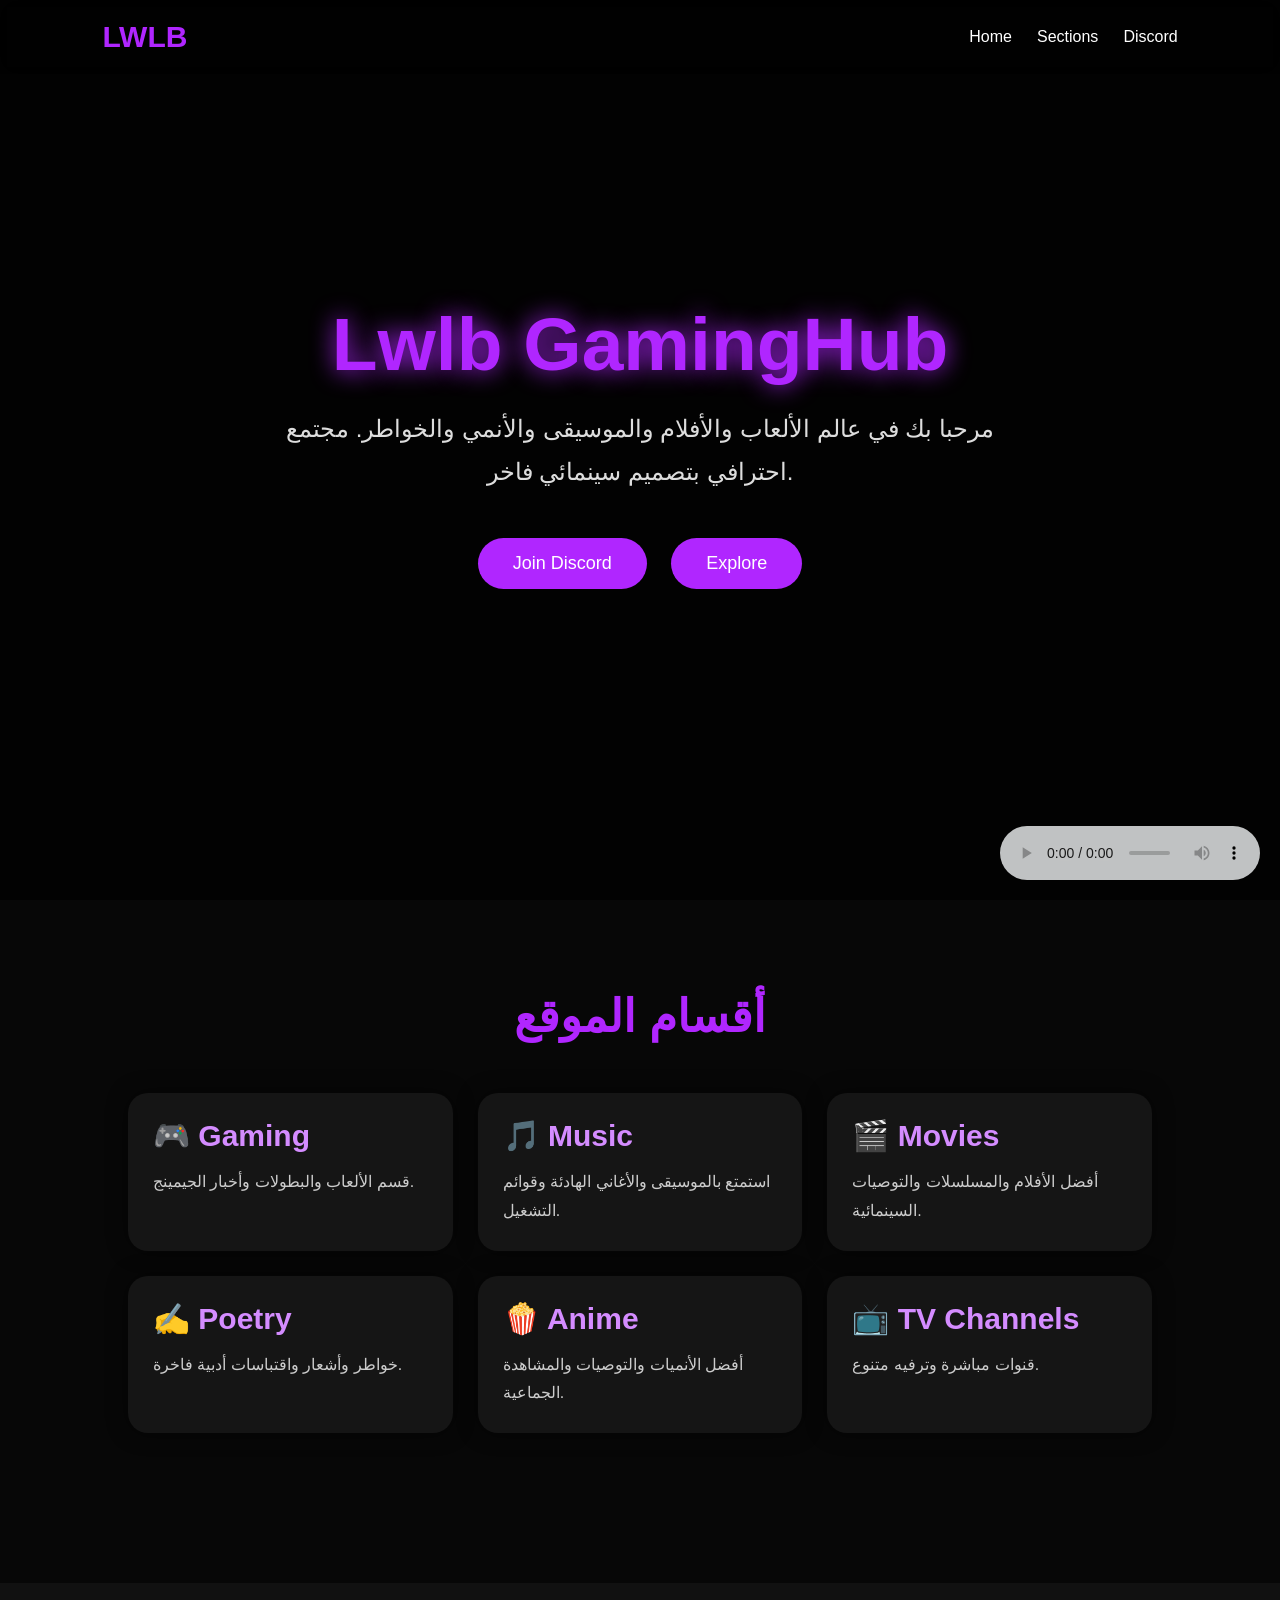
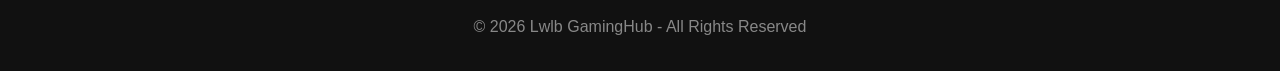
==== index.html @ b3b9b196 "Add initial index.html for Lwlb GamingHub Initial HTML structure for Lwlb GamingHub with styles, nav" ====
<!DOCTYPE html>
<html lang="ar">
<head>
<meta charset="UTF-8">
<meta name="viewport" content="width=device-width, initial-scale=1.0">

<title>Lwlb GamingHub</title>

<style>

*{
margin:0;
padding:0;
box-sizing:border-box;
font-family:Arial;
scroll-behavior:smooth;
}

body{
background:#070707;
color:white;
overflow-x:hidden;
}

/* HEADER */

header{
position:relative;
height:100vh;
overflow:hidden;
display:flex;
justify-content:center;
align-items:center;
text-align:center;
padding:20px;
}

.bg-video{
position:absolute;
top:0;
left:0;
width:100%;
height:100%;
object-fit:cover;
z-index:-2;
}

.overlay{
position:absolute;
top:0;
left:0;
width:100%;
height:100%;
background:rgba(0,0,0,0.7);
z-index:-1;
}

.hero h1{
font-size:75px;
margin-bottom:20px;
color:#b026ff;
text-shadow:0 0 25px #b026ff;
}

.hero p{
font-size:24px;
max-width:750px;
line-height:1.8;
color:#ddd;
margin:auto;
}

.buttons{
margin-top:35px;
}

.buttons a{
display:inline-block;
padding:15px 35px;
margin:10px;
background:#b026ff;
border-radius:40px;
color:white;
text-decoration:none;
font-size:18px;
transition:0.3s;
}

.buttons a:hover{
background:#7e22ce;
transform:scale(1.05);
}

/* NAVBAR */

nav{
position:fixed;
top:0;
left:0;
width:100%;
padding:20px 8%;
display:flex;
justify-content:space-between;
align-items:center;
background:rgba(0,0,0,0.4);
backdrop-filter:blur(10px);
z-index:999;
}

.logo{
font-size:30px;
font-weight:bold;
color:#b026ff;
}

nav ul{
display:flex;
list-style:none;
}

nav ul li{
margin-left:25px;
}

nav ul li a{
color:white;
text-decoration:none;
transition:0.3s;
}

nav ul li a:hover{
color:#b026ff;
}

/* SECTIONS */

section{
padding:90px 10%;
}

.title{
font-size:45px;
text-align:center;
margin-bottom:50px;
color:#b026ff;
}

.cards{
display:grid;
grid-template-columns:repeat(auto-fit,minmax(260px,1fr));
gap:25px;
}

.card{
background:#151515;
border-radius:20px;
padding:25px;
transition:0.3s;
text-decoration:none;
color:white;
box-shadow:0 0 20px rgba(0,0,0,0.5);
}

.card:hover{
transform:translateY(-10px);
background:#1f1f1f;
}

.card h3{
font-size:30px;
margin-bottom:15px;
color:#d48cff;
}

.card p{
color:#ccc;
line-height:1.8;
}

/* MUSIC PLAYER */

#music{
position:fixed;
bottom:20px;
right:20px;
width:260px;
opacity:0.8;
z-index:999;
}

/* FOOTER */

footer{
padding:35px;
text-align:center;
background:#111;
color:#888;
margin-top:60px;
}

</style>
</head>

<body>

<!-- NAVBAR -->

<nav>

<div class="logo">LWLB</div>

<ul>
<li><a href="#">Home</a></li>
<li><a href="#sections">Sections</a></li>
<li><a href="#">Discord</a></li>
</ul>

</nav>

<!-- HEADER -->

<header>

<video autoplay muted loop playsinline class="bg-video">
<source src="videos/bg.mp4" type="video/mp4">
</video>

<div class="overlay"></div>

<div class="hero">

<h1>Lwlb GamingHub</h1>

<p>
مرحبا بك في عالم الألعاب والأفلام والموسيقى والأنمي والخواطر.
مجتمع احترافي بتصميم سينمائي فاخر.
</p>

<div class="buttons">
<a href="#">Join Discord</a>
<a href="#sections">Explore</a>
</div>

</div>

</header>

<!-- SECTIONS -->

<section id="sections">

<h2 class="title">أقسام الموقع</h2>

<div class="cards">

<a href="#" class="card">
<h3>🎮 Gaming</h3>
<p>
قسم الألعاب والبطولات وأخبار الجيمينج.
</p>
</a>

<a href="#" class="card">
<h3>🎵 Music</h3>
<p>
استمتع بالموسيقى والأغاني الهادئة وقوائم التشغيل.
</p>
</a>

<a href="#" class="card">
<h3>🎬 Movies</h3>
<p>
أفضل الأفلام والمسلسلات والتوصيات السينمائية.
</p>
</a>

<a href="#" class="card">
<h3>✍️ Poetry</h3>
<p>
خواطر وأشعار واقتباسات أدبية فاخرة.
</p>
</a>

<a href="anime.html" class="card">
<h3>🍿 Anime</h3>
<p>
أفضل الأنميات والتوصيات والمشاهدة الجماعية.
</p>
</a>

<a href="#" class="card">
<h3>📺 TV Channels</h3>
<p>
قنوات مباشرة وترفيه متنوع.
</p>
</a>

</div>

</section>

<!-- MUSIC -->

<audio autoplay loop controls id="music">

<source src="music/song.mp3" type="audio/mp3">

</audio>

<!-- FOOTER -->

<footer>

© 2026 Lwlb GamingHub - All Rights Reserved

</footer>

</body>
</html>
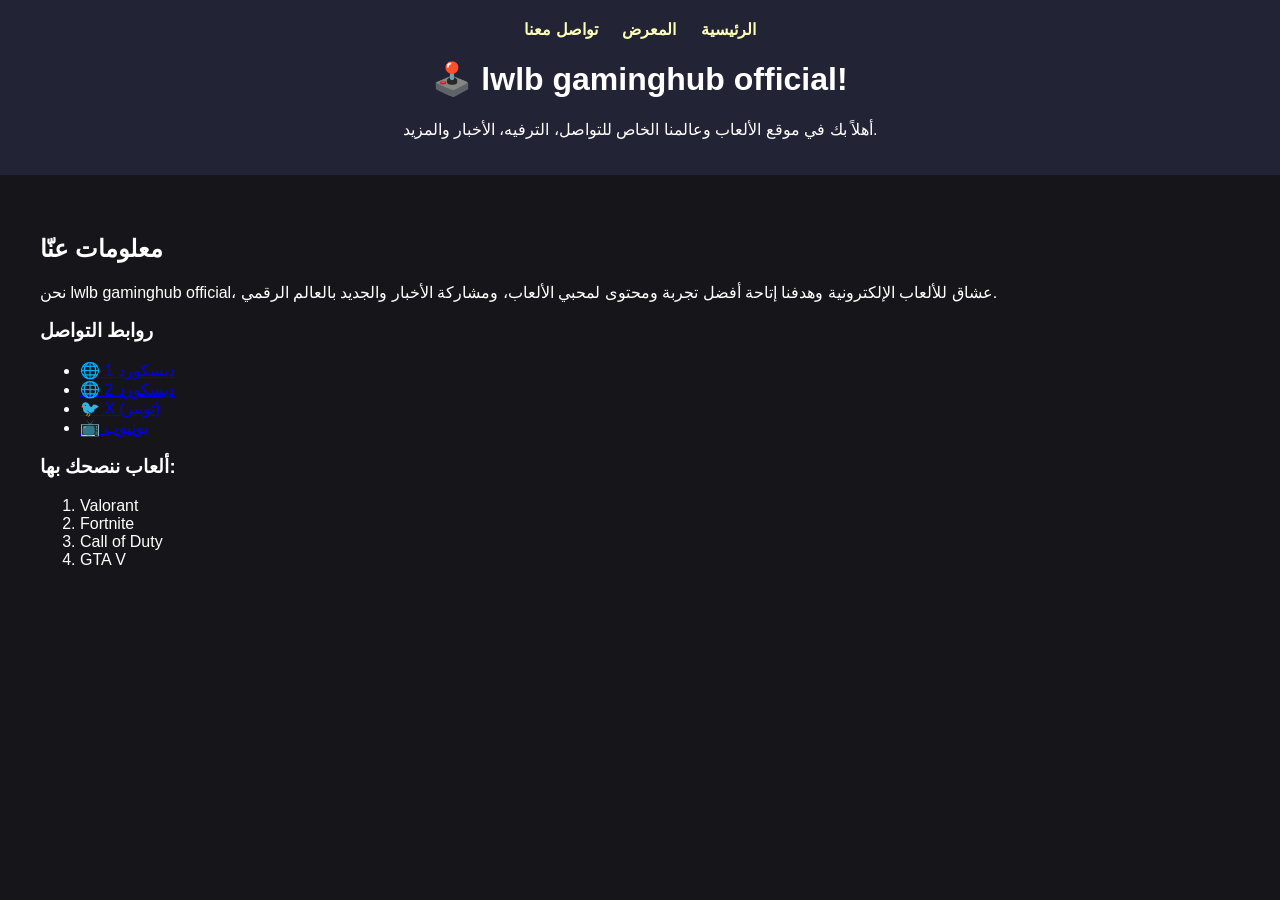
==== commit 46fc0940: "تحديث index.html بروابطك الاجتماعية النهائية" ====
--- a/index.html
+++ b/index.html
@@ -1,319 +1,37 @@
 <!DOCTYPE html>
 <html lang="ar">
 <head>
-<meta charset="UTF-8">
-<meta name="viewport" content="width=device-width, initial-scale=1.0">
-
-<title>Lwlb GamingHub</title>
-
-<style>
-
-*{
-margin:0;
-padding:0;
-box-sizing:border-box;
-font-family:Arial;
-scroll-behavior:smooth;
-}
-
-body{
-background:#070707;
-color:white;
-overflow-x:hidden;
-}
-
-/* HEADER */
-
-header{
-position:relative;
-height:100vh;
-overflow:hidden;
-display:flex;
-justify-content:center;
-align-items:center;
-text-align:center;
-padding:20px;
-}
-
-.bg-video{
-position:absolute;
-top:0;
-left:0;
-width:100%;
-height:100%;
-object-fit:cover;
-z-index:-2;
-}
-
-.overlay{
-position:absolute;
-top:0;
-left:0;
-width:100%;
-height:100%;
-background:rgba(0,0,0,0.7);
-z-index:-1;
-}
-
-.hero h1{
-font-size:75px;
-margin-bottom:20px;
-color:#b026ff;
-text-shadow:0 0 25px #b026ff;
-}
-
-.hero p{
-font-size:24px;
-max-width:750px;
-line-height:1.8;
-color:#ddd;
-margin:auto;
-}
-
-.buttons{
-margin-top:35px;
-}
-
-.buttons a{
-display:inline-block;
-padding:15px 35px;
-margin:10px;
-background:#b026ff;
-border-radius:40px;
-color:white;
-text-decoration:none;
-font-size:18px;
-transition:0.3s;
-}
-
-.buttons a:hover{
-background:#7e22ce;
-transform:scale(1.05);
-}
-
-/* NAVBAR */
-
-nav{
-position:fixed;
-top:0;
-left:0;
-width:100%;
-padding:20px 8%;
-display:flex;
-justify-content:space-between;
-align-items:center;
-background:rgba(0,0,0,0.4);
-backdrop-filter:blur(10px);
-z-index:999;
-}
-
-.logo{
-font-size:30px;
-font-weight:bold;
-color:#b026ff;
-}
-
-nav ul{
-display:flex;
-list-style:none;
-}
-
-nav ul li{
-margin-left:25px;
-}
-
-nav ul li a{
-color:white;
-text-decoration:none;
-transition:0.3s;
-}
-
-nav ul li a:hover{
-color:#b026ff;
-}
-
-/* SECTIONS */
-
-section{
-padding:90px 10%;
-}
-
-.title{
-font-size:45px;
-text-align:center;
-margin-bottom:50px;
-color:#b026ff;
-}
-
-.cards{
-display:grid;
-grid-template-columns:repeat(auto-fit,minmax(260px,1fr));
-gap:25px;
-}
-
-.card{
-background:#151515;
-border-radius:20px;
-padding:25px;
-transition:0.3s;
-text-decoration:none;
-color:white;
-box-shadow:0 0 20px rgba(0,0,0,0.5);
-}
-
-.card:hover{
-transform:translateY(-10px);
-background:#1f1f1f;
-}
-
-.card h3{
-font-size:30px;
-margin-bottom:15px;
-color:#d48cff;
-}
-
-.card p{
-color:#ccc;
-line-height:1.8;
-}
-
-/* MUSIC PLAYER */
-
-#music{
-position:fixed;
-bottom:20px;
-right:20px;
-width:260px;
-opacity:0.8;
-z-index:999;
-}
-
-/* FOOTER */
-
-footer{
-padding:35px;
-text-align:center;
-background:#111;
-color:#888;
-margin-top:60px;
-}
-
-</style>
+  <meta charset="UTF-8">
+  <title>مركز الألعاب - الصفحة الرئيسية</title>
+  <link rel="stylesheet" href="style.css">
 </head>
-
 <body>
-
-<!-- NAVBAR -->
-
-<nav>
-
-<div class="logo">LWLB</div>
-
-<ul>
-<li><a href="#">Home</a></li>
-<li><a href="#sections">Sections</a></li>
-<li><a href="#">Discord</a></li>
-</ul>
-
-</nav>
-
-<!-- HEADER -->
-
-<header>
-
-<video autoplay muted loop playsinline class="bg-video">
-<source src="videos/bg.mp4" type="video/mp4">
-</video>
-
-<div class="overlay"></div>
-
-<div class="hero">
-
-<h1>Lwlb GamingHub</h1>
-
-<p>
-مرحبا بك في عالم الألعاب والأفلام والموسيقى والأنمي والخواطر.
-مجتمع احترافي بتصميم سينمائي فاخر.
-</p>
-
-<div class="buttons">
-<a href="#">Join Discord</a>
-<a href="#sections">Explore</a>
-</div>
-
-</div>
-
-</header>
-
-<!-- SECTIONS -->
-
-<section id="sections">
-
-<h2 class="title">أقسام الموقع</h2>
-
-<div class="cards">
-
-<a href="#" class="card">
-<h3>🎮 Gaming</h3>
-<p>
-قسم الألعاب والبطولات وأخبار الجيمينج.
-</p>
-</a>
-
-<a href="#" class="card">
-<h3>🎵 Music</h3>
-<p>
-استمتع بالموسيقى والأغاني الهادئة وقوائم التشغيل.
-</p>
-</a>
-
-<a href="#" class="card">
-<h3>🎬 Movies</h3>
-<p>
-أفضل الأفلام والمسلسلات والتوصيات السينمائية.
-</p>
-</a>
-
-<a href="#" class="card">
-<h3>✍️ Poetry</h3>
-<p>
-خواطر وأشعار واقتباسات أدبية فاخرة.
-</p>
-</a>
-
-<a href="anime.html" class="card">
-<h3>🍿 Anime</h3>
-<p>
-أفضل الأنميات والتوصيات والمشاهدة الجماعية.
-</p>
-</a>
-
-<a href="#" class="card">
-<h3>📺 TV Channels</h3>
-<p>
-قنوات مباشرة وترفيه متنوع.
-</p>
-</a>
-
-</div>
-
-</section>
-
-<!-- MUSIC -->
-
-<audio autoplay loop controls id="music">
-
-<source src="music/song.mp3" type="audio/mp3">
-
-</audio>
-
-<!-- FOOTER -->
-
-<footer>
-
-© 2026 Lwlb GamingHub - All Rights Reserved
-
-</footer>
-
+  <header>
+    <nav>
+      <a href="index.html">الرئيسية</a>
+      <a href="gallery.html">المعرض</a>
+      <a href="contact.html">تواصل معنا</a>
+    </nav>
+    <h1>🕹️ lwlb gaminghub official!</h1>
+    <p>أهلاً بك في موقع الألعاب وعالمنا الخاص للتواصل، الترفيه، الأخبار والمزيد.</p>
+  </header>
+  <section>
+    <h2>معلومات عنّا</h2>
+    <p>نحن lwlb gaminghub official، عشاق للألعاب الإلكترونية وهدفنا إتاحة أفضل تجربة ومحتوى لمحبي الألعاب، ومشاركة الأخبار والجديد بالعالم الرقمي.</p>
+    <h3>روابط التواصل</h3>
+    <ul>
+      <li><a href="https://discord.gg/sYeaavFv3" target="_blank">🌐 ديسكورد 1</a></li>
+      <li><a href="https://discord.gg/vE5zgmVkP" target="_blank">🌐 ديسكورد 2</a></li>
+      <li><a href="https://x.com/lwlbgaminghub" target="_blank">🐦 X (تويتر)</a></li>
+      <li><a href="https://www.youtube.com/@%C6%96%C6%96%E1%83%AA%C4%85%C4%B1%C5%8B%C5%B3%E1%83%AA%C6%A1%C4%B1%C4%B1%C4%85%C6%96-t4s" target="_blank">📺 يوتيوب</a></li>
+    </ul>
+    <h3>ألعاب ننصحك بها:</h3>
+    <ol>
+      <li>Valorant</li>
+      <li>Fortnite</li>
+      <li>Call of Duty</li>
+      <li>GTA V</li>
+    </ol>
+  </section>
 </body>
-</html>
+</html>
--- a/style.css
+++ b/style.css
@@ -0,0 +1,38 @@
+body {
+  font-family: 'Cairo', sans-serif;
+  background-color: #16161a;
+  color: #fff;
+  margin: 0;
+}
+header {
+  background: #232336;
+  padding: 20px 0;
+  text-align: center;
+}
+nav a {
+  color: #fdffb6;
+  margin: 0 10px;
+  text-decoration: none;
+  font-weight: bold;
+}
+section { padding: 40px; }
+.button {
+  background: #7f5af0;
+  color: #fff;
+  padding: 10px 25px;
+  border: none;
+  border-radius: 6px;
+  cursor: pointer;
+  font-weight: bold;
+}
+input, textarea {
+  width: 100%; margin: 10px 0; padding: 10px;
+  border-radius: 5px; border: 1px solid #222;
+  background: #232336; color: #fff;
+}
+.gallery {
+  display: flex; flex-wrap: wrap; gap: 15px;
+}
+.gallery img {
+  max-width: 300px; border-radius: 10px; box-shadow: 0 0 8px #4447;
+}
